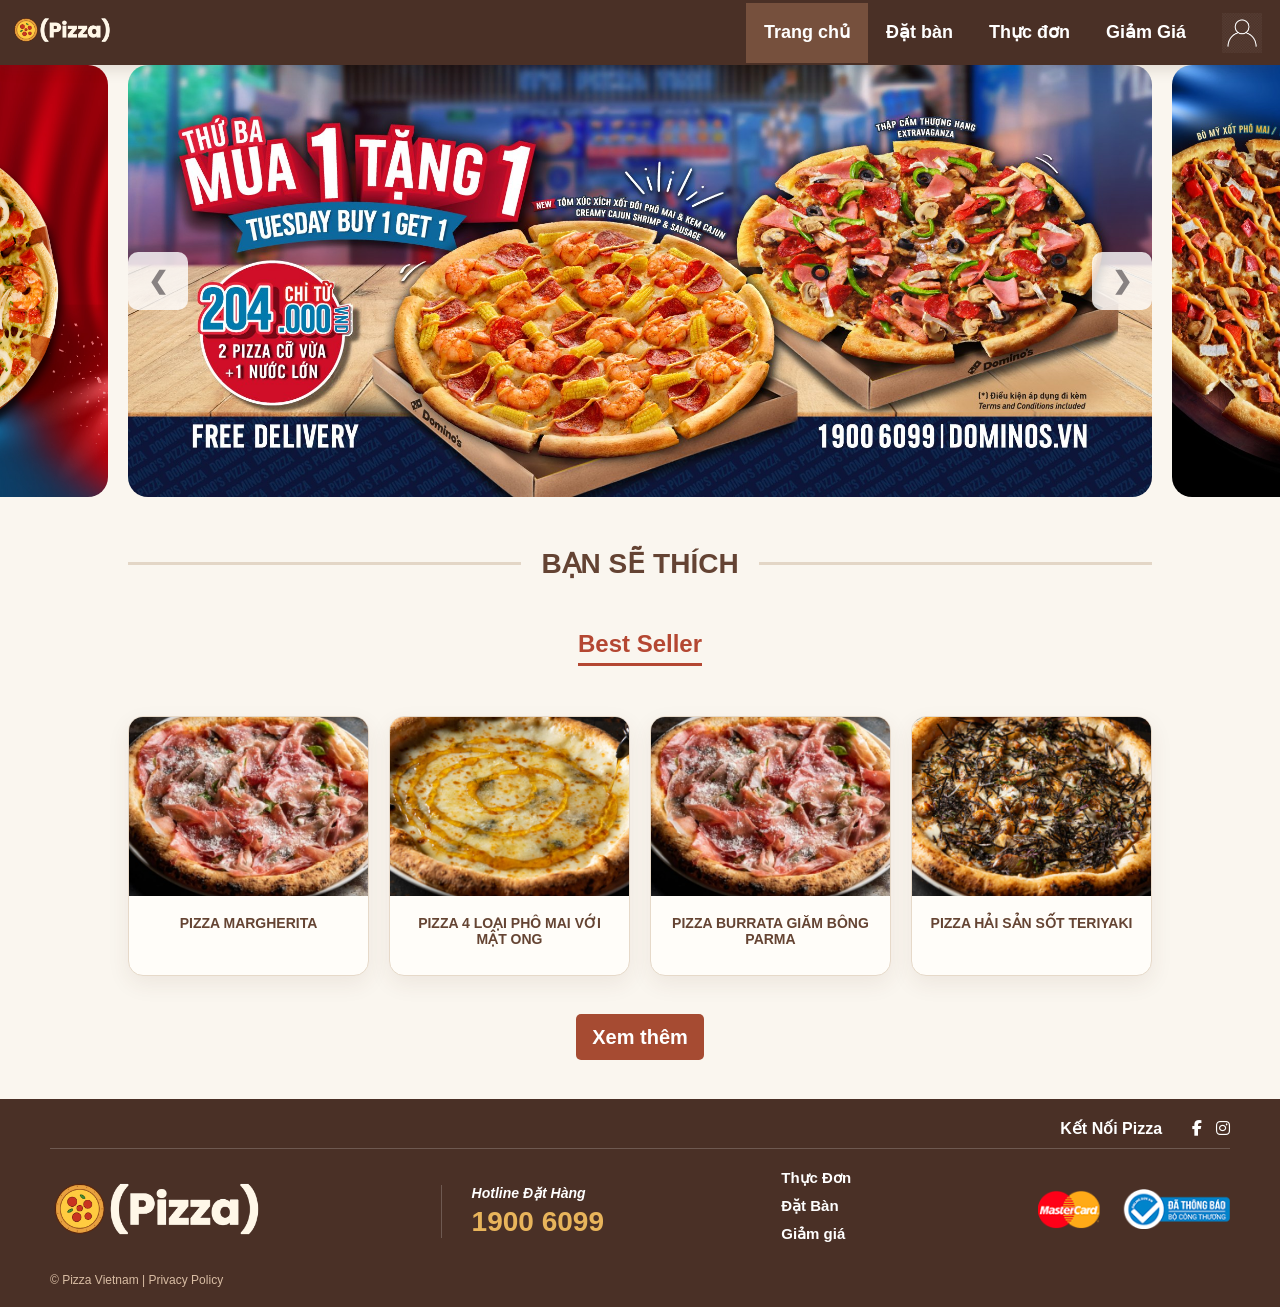
==== index.html @ 89cc0482 "Doi ten trang chu thanh index" ====
<!DOCTYPE html>
<html lang="en">
<head>
    <meta charset="UTF-8">
    <meta name="viewport" content="width=device-width, initial-scale=1.0">
    <title>O(Pizza)</title>
    <link rel="stylesheet" href="https://cdnjs.cloudflare.com/ajax/libs/font-awesome/6.4.0/css/all.min.css">
    <link rel="stylesheet" href="css/trangchu.css">
    
</head>
<body>

    <!-- Thanh navigation bar -->
    <nav class="nav-item">
        <ul>
            <li class="nav-logo"><a href="trangchu.html"><img src="Img/logo.png" alt="O(Pizza)"></a></li>
            <li class="active"><a href="trangchu.html" aria-current="page">Trang chủ</a></li>
            <li><a href="datban.html">Đặt bàn</a></li>
            <li><a href="menu.html">Thực đơn</a></li>
            <li><a href="giamgia.html">Giảm Giá</a></li>
            <li><a id="account-link" href="dangnhap.html" aria-label="Đăng nhập"><img src="Img/dangnhap.jpg" alt="Đăng nhập"></a></li>
        </ul>
    </nav>

    <!-- Thanh qcao -->
    <div class="menu-qcao">
        
        <button class="nav-btn" id="sang-trai">&#10094;</button>
        
        <!-- anh qcao -->
        <div class="anh-qcao" id="track">
            <a href="giamgia.html"><img src="Img/pizza3.jpg" id = "cuoi" alt="Pizza 3"></a>
            <a href="giamgia.html"><img src="Img/pizza1.jpg" alt="Pizza 1"></a>
            <a href="giamgia.html"><img src="Img/pizza2.jpg" alt="Pizza 2"></a>
            <a href="giamgia.html"><img src="Img/pizza3.jpg" alt="Pizza 3"></a>
            <a href="giamgia.html"><img src="Img/pizza1.jpg" id = "dau" alt="Pizza 1"></a>
        </div>

        
        <button class="nav-btn" id="sang-phai">&#10095;</button>
    </div>

    <div class="tieu-de-gach">
        <span>Bạn sẽ thích</span>
    </div>
    
    <div class="best-seller">Best Seller</div>

    <div class="mon-an-trang-chu">
        <section class="k1">
            <a href="menu.html">
                <img src="Img/pizzamargerita.jpg" alt="Pizza Margherita">
                <p>Pizza Margherita</p>
            </a>
        </section>

        <section class="k2">
            <a href="menu.html">
                <img src="Img/pizza4loaiphomai.jpg" alt="Pizza 4 loại phô mai với mật ong">
                <p>Pizza 4 loại phô mai với mật ong</p>
            </a>
        </section>

        <section class="k3">
            <a href="menu.html">
                <img src="Img/pizzaburratagiambong.jpg" alt="Pizza Burrata giăm bông Parma">
                <p>Pizza Burrata giăm bông Parma</p>
            </a>
        </section>

        <section class="k4">
            <a href="menu.html">
                <img src="Img/pizzateriyaki.jpg" alt="Pizza hải sản sốt Teriyaki">
                <p>Pizza hải sản sốt Teriyaki</p>
            </a>
        </section>


    </div>

    <div class = "btn-xem-them">
            <a href="menu.html">Xem thêm</a>
    </div>

    <footer class="footer-trang-chu">
        <div class="footer-top">
            <div class="lk-mang-xa-hoi">
            <span>Kết Nối Pizza</span>
                <a href="#"><i class="fa-brands fa-facebook-f"></i></a>
                <a href="#"><i class="fa-brands fa-instagram"></i></a>
            </div>
        </div>

    
        <div class="footer-main">
            <div class="footer-logo">
                <a href="#">
                    <img src="Img/logo.png" alt="Logo Trái">
                </a>
            </div>

            <div class="footer-hotline">
                <p>Hotline Đặt Hàng</p>
                <h3>1900 6099</h3>
            </div>


            <div class="footer-links">
                <ul>
                    <li><a href="menu.html">Thực Đơn</a></li>
                    <li><a href="datban.html">Đặt Bàn</a></li>
                    <li><a href="giamgia.html">Giảm giá</a></li>
                </ul>
            </div>


            <div class="footer-cert">
                <a href="#">
                    <img src="Img/bocongthuong.png" alt="anh bo cong thuong">
                </a>
            </div>
        </div>

        <div class="footer-bottom">
            <p class="copyright">&#169 Pizza Vietnam | Privacy Policy</p>
        </div>
    </footer>   

    <script src="Js/trangchu.js"></script>
    <script src="Js/auth-ui.js"></script>
</body>
</html>
---- css/trangchu.css ----
*{
    margin: 0;
    padding: 0;
    box-sizing: border-box;
}
/* Thanh navigation bar */
.nav-item{
    position: sticky;
    top: 0;
    z-index: 10;
}
.nav-item ul{
    min-height: 65px;
    display: flex;
    align-items: center;
    justify-content: flex-end;
    flex-wrap: wrap;
    list-style: none;
    background: #4a3026;
    box-shadow: 0 4px 14px rgba(57, 36, 25, 0.14);
}

.nav-item li{
    padding: 0 18px;
    line-height: 60px;
}
.nav-item .nav-logo{
    margin-right: auto;
    padding: 0 12px;
}
.nav-item .nav-logo a{
    display: block;
    height: 60px;
}
.nav-item .nav-logo img{
    width: 100px;
    height: 55px;
    object-fit: contain;
    vertical-align: middle;
}
.nav-item li:hover,
.nav-item li.active{
    background-color: #76503d;
}
.nav-item a{
    text-decoration: none;
    font: bold 18px Arial, sans-serif;
    color: #fff;
}
.nav-item li:not(.nav-logo) img {
    width: 40px;
    height: 40px;
    object-fit: contain;
    vertical-align: middle;
    border: 0;
    filter: invert(1);
    mix-blend-mode: screen;
}

body {
    background: #faf6ef;
    color: #382b24;
    font-family: Arial, sans-serif;
}

/* Thanh qcao */
.menu-qcao{
    width: 100%;
    position: relative;
    overflow: hidden;
}

.anh-qcao{
    display: flex;
    gap: 20px;
    transition: transform 0.5s ease-in-out;
}
#track a {
    display: block;
    flex: 0 0 80%;
}

#track a img {
    width: 100%;
    height: auto;
    display: block;
    object-fit: cover;
    border-radius: 20px;
}
.anh-qcao a:first-child {
    margin-left: 10%;
}
.nav-btn{
    position: absolute;
    top: 50%;
    transform: translateY(-50%);

    background-color: rgba(255, 255, 255, 0.8);
    border: none;
    font-size: 24px;
    font-weight: bold;
    padding: 15px 20px;
    border-radius: 10px;
    cursor: pointer;
    color: rgb(136, 130, 130);
    z-index: 1;
}
#sang-phai{
    right: 10%;
}
#sang-trai{
    left: 10%;
}

/* tieu de gach */
.tieu-de-gach {
    display: flex;
    align-items: center;
    width: 80%;
    margin: 50px auto;
    font-size: 28px;
    font-weight: bold;
    color: #644333;
    text-transform: uppercase;
}


.tieu-de-gach::before,
.tieu-de-gach::after {
    content: "";
    flex: 1; 
    border-bottom: 3px solid #e3d6c6;
}

.tieu-de-gach::before {
    margin-right: 20px;
}
.tieu-de-gach::after {
    margin-left: 20px;
}

.best-seller{
    color: #b44732;
    width: fit-content;
    margin: 0 auto;
    font-size: 24px;
    font-weight: bold;
    
    border-bottom: 3px solid #b44732;
    padding-bottom: 5px;
}

.mon-an-trang-chu{
    width: min(80%, 1200px);
    display: grid;
    grid-template-columns: repeat(4, minmax(0, 1fr));
    gap: 20px;
    margin: 50px auto;
}
.mon-an-trang-chu section{
    min-width: 0;
    border: 1px solid #e6d9c9;
    border-radius: 15px;
    overflow: hidden;
    background: #fffdf9;
    box-shadow: 0 8px 22px rgba(83, 55, 37, 0.08);
    transition: transform 0.2s ease, box-shadow 0.2s ease;
}
.mon-an-trang-chu section:hover {
    transform: translateY(-4px);
    box-shadow: 0 12px 26px rgba(83, 55, 37, 0.14);
}

.mon-an-trang-chu a{
    display: block;
    height: 100%;
    font-size: 14px;
    font-weight: bold;
    text-transform: uppercase;
    color: #654433;
    text-decoration: none;
}

.mon-an-trang-chu img{
    width: 100%;
    aspect-ratio: 4 / 3;
    object-fit: cover;
}

.mon-an-trang-chu p{
    text-align: center;
    padding: 16px 12px;
    min-height: 76px;
    cursor: pointer;
}
.mon-an-trang-chu p:hover{
    color: #b44732;
}
.btn-xem-them{
    text-align: center;
    margin-bottom: 50px;
}
.btn-xem-them a{
    font-size: 20px;
    font-weight: bold;
    color: #fff;
    text-decoration: none;
    background-color: #a64b32;
    padding: 12px 16px;
    border-radius: 5px;
    transition: background-color 0.2s ease, transform 0.2s ease;
}
.btn-xem-them a:hover {
    background-color: #873b29;
    transform: translateY(-2px);
}

/* footer trang chu */

.footer-trang-chu {
    background-color: #4a3026;
    font-family: sans-serif;
    padding: 20px 50px;
}

.footer-top {
    display: flex;
    justify-content: flex-end;
    padding-bottom: 10px;
    border-bottom: 1px solid rgba(255, 255, 255, 0.2); 
    margin-bottom: 20px;
}

.lk-mang-xa-hoi span {
    font-weight: bold;
    margin-right: 15px;
    color: #fff;
}

.lk-mang-xa-hoi a{
    width: 30px;
    height: 30px;
    margin-left: 10px;
    color: #fff;
}

.footer-main {
    display: flex;
    align-items: center;
    justify-content: space-between; 
}


.footer-logo img {
    height: 60px;
    width: auto;
}


.footer-hotline {
    border-left: 1px solid rgba(255, 255, 255, 0.2); 
    padding-left: 30px;
}

.footer-hotline p {
    margin: 0 0 5px 0;
    font-size: 14px;
    font-style: italic;
    color: #fff;
    font-weight: bold;
}

.footer-hotline h3 {
    margin: 0;
    color: #e8b45b;
    font-size: 28px;
}


.footer-links ul {
    list-style: none;
}

.footer-links li {
    margin-bottom: 10px;
}

.footer-links a {
    color: #ffffff;
    text-decoration: none;
    font-size: 15px;
    font-weight: bold;
}

.footer-links a:hover {
    text-decoration: underline;
}
.footer-cert img {
    height: 40px;
    margin-left: 10px;
}
.footer-bottom {
    display: flex;
    /* justify-content: space-between; */
    align-items: center;
    margin-top: 20px;
}

.copyright {
    font-size: 12px;
    color: #d9bda4;
}

@media (max-width: 850px) {
    .mon-an-trang-chu {
        grid-template-columns: repeat(2, minmax(0, 1fr));
    }

    .footer-main {
        flex-wrap: wrap;
        justify-content: center;
        gap: 20px;
    }
}

@media (max-width: 520px) {
    .mon-an-trang-chu {
        width: 90%;
        grid-template-columns: 1fr;
    }

    .footer-trang-chu {
        padding: 20px 16px;
    }

    .footer-top,
    .footer-bottom {
        justify-content: center;
        text-align: center;
    }
}
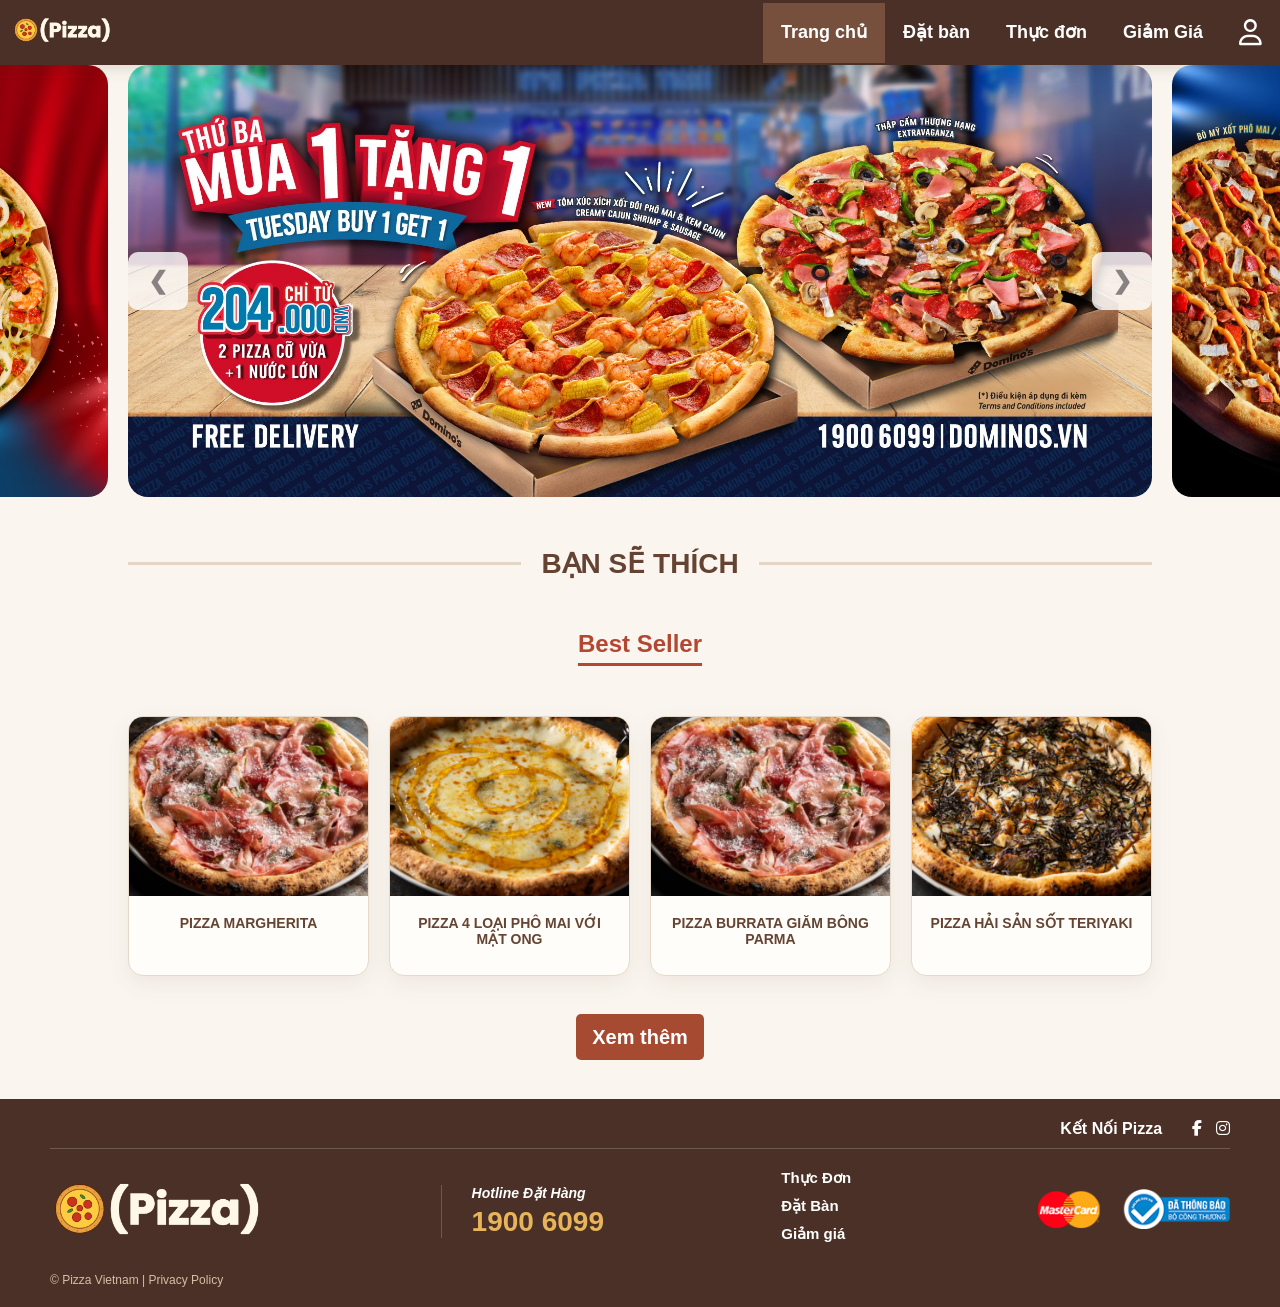
==== commit 3d62c008: "Them icon logo va sua icon dang nhap" ====
--- a/index.html
+++ b/index.html
@@ -6,19 +6,19 @@
     <title>O(Pizza)</title>
     <link rel="stylesheet" href="https://cdnjs.cloudflare.com/ajax/libs/font-awesome/6.4.0/css/all.min.css">
     <link rel="stylesheet" href="css/trangchu.css">
-    
+    <link rel="icon" type="image/png" href="Img/iconlogo.png">
 </head>
 <body>
 
     <!-- Thanh navigation bar -->
     <nav class="nav-item">
         <ul>
-            <li class="nav-logo"><a href="trangchu.html"><img src="Img/logo.png" alt="O(Pizza)"></a></li>
-            <li class="active"><a href="trangchu.html" aria-current="page">Trang chủ</a></li>
+            <li class="nav-logo"><a href="index.html"><img src="Img/logo.png" alt="O(Pizza)"></a></li>
+            <li class="active"><a href="index.html" aria-current="page">Trang chủ</a></li>
             <li><a href="datban.html">Đặt bàn</a></li>
             <li><a href="menu.html">Thực đơn</a></li>
             <li><a href="giamgia.html">Giảm Giá</a></li>
-            <li><a id="account-link" href="dangnhap.html" aria-label="Đăng nhập"><img src="Img/dangnhap.jpg" alt="Đăng nhập"></a></li>
+            <li><a id="account-link" href="dangnhap.html" aria-label="Đăng nhập"><i class="fa-regular fa-user"></i></a></li>
         </ul>
     </nav>
 
--- a/css/trangchu.css
+++ b/css/trangchu.css
@@ -47,14 +47,15 @@
     font: bold 18px Arial, sans-serif;
     color: #fff;
 }
-.nav-item li:not(.nav-logo) img {
-    width: 40px;
-    height: 40px;
-    object-fit: contain;
+#account-link i {
+    font-size: 26px; 
+    color: white;
     vertical-align: middle;
-    border: 0;
-    filter: invert(1);
-    mix-blend-mode: screen;
+    transition: 0.3s;
+}
+
+#account-link i:hover {
+    color: #ffc107; 
 }
 
 body {
